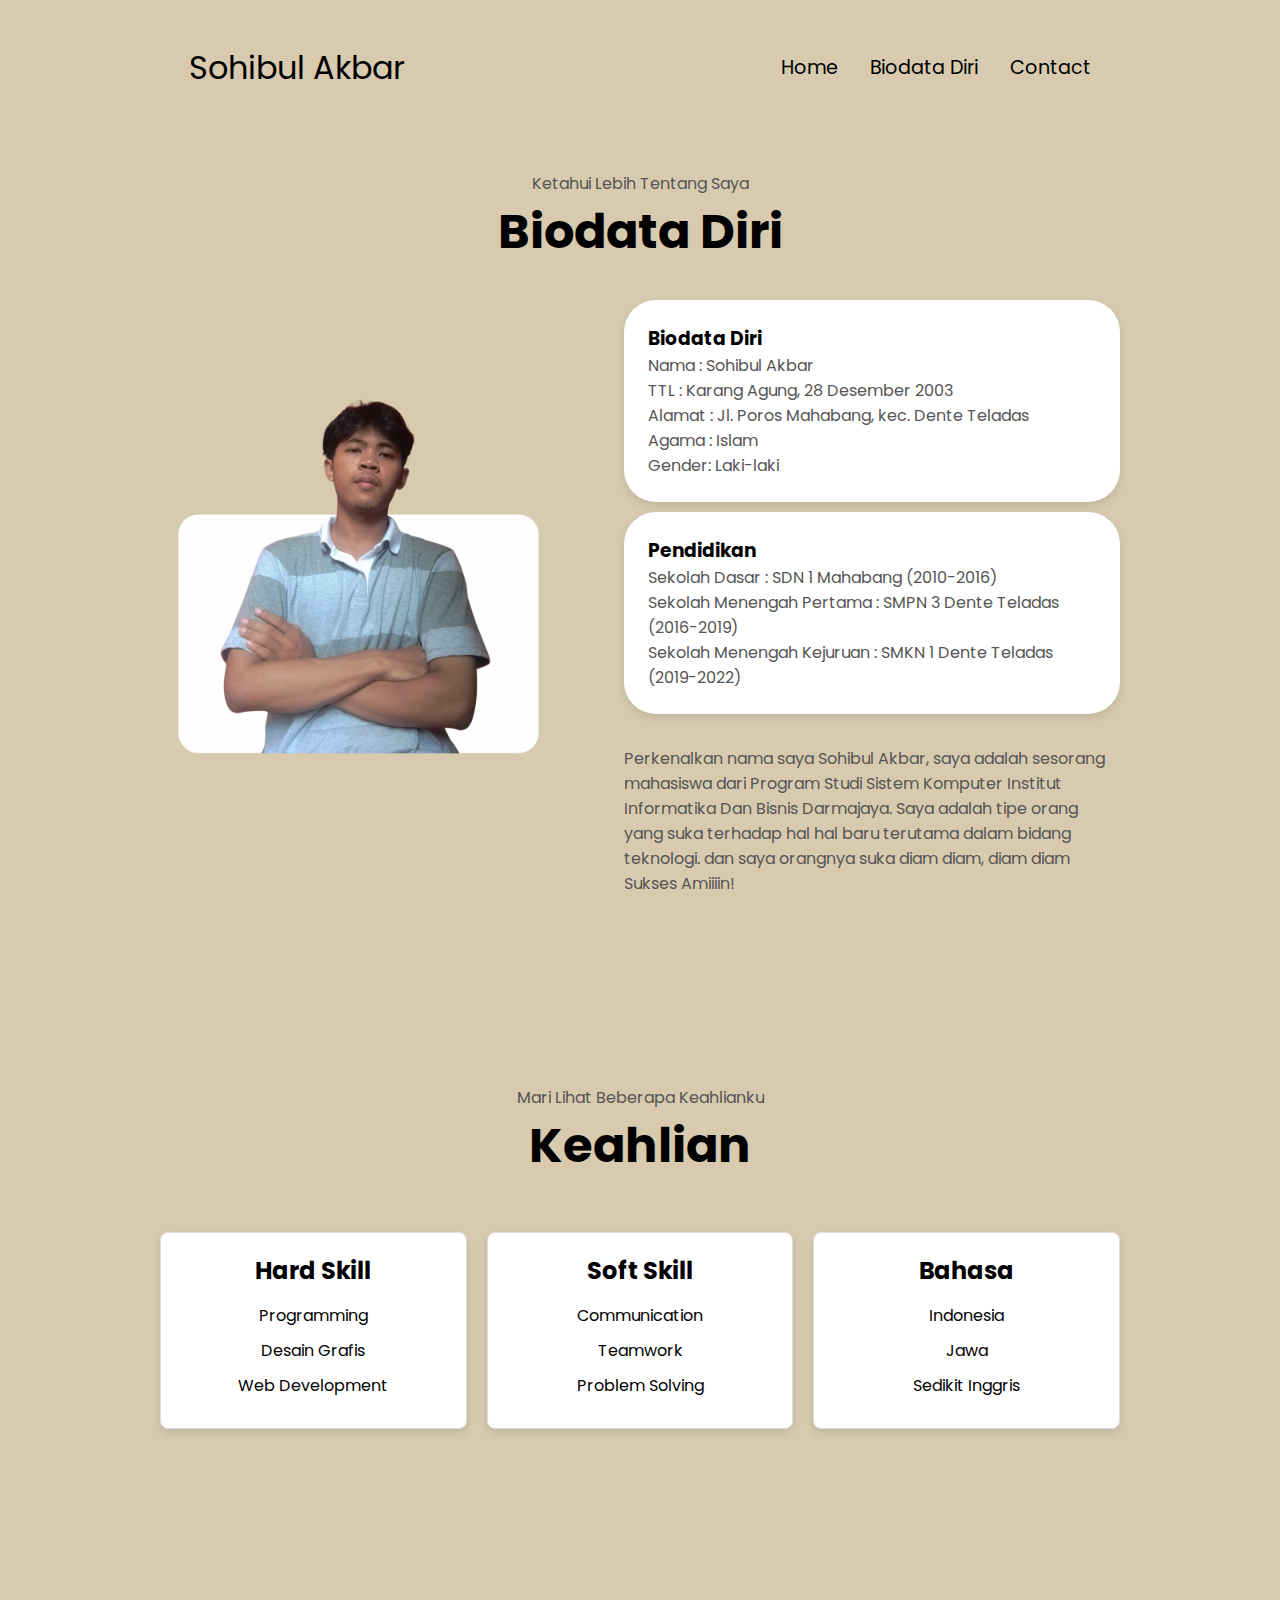
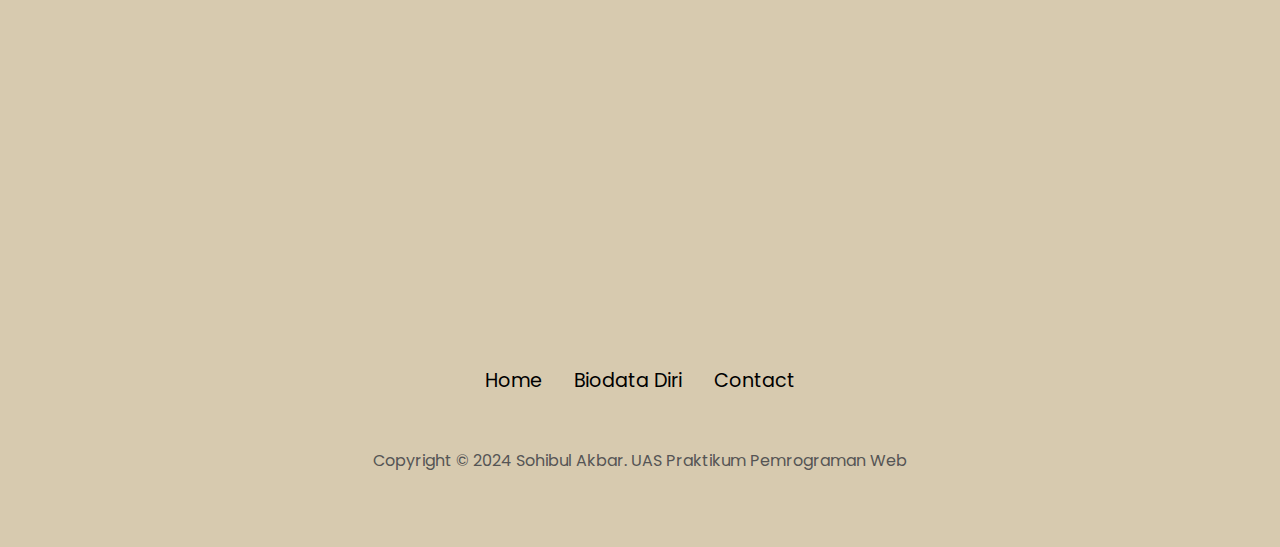
==== profil.html @ 771f95e7 "Add files via upload" ====
<!DOCTYPE html>
<html lang="en">
<head>
    <meta charset="UTF-8">
    <meta name="viewport" content="width=device-width, initial-scale=1.0">
    <title>Document</title>
    <link rel="stylesheet" href="style.css">
    <link rel="stylesheet" href="mediaqueries.css">
</head>
<body>

  <nav id="desktop-nav">
    <div class="logo">Sohibul Akbar</div>
    <div>
      <ul class="nav-links">
        <li><a href="laman.html">Home</a></li>
        <li><a href="#">Biodata Diri</a></li>
        <li><a href="laman.html#contact">Contact</a></li>
      </ul>
    </div>
  </nav>
  <nav id="hamburger-nav">
    <div class="logo">Sohibul Akbar</div>
    <div class="hamburger-menu">
      <div class="hamburger-icon" onclick="toggleMenu()">
        <span></span>
        <span></span>
        <span></span>
      </div>
      <div class="menu-links">
        <li><a href="laman.html" onclick="toggleMenu()">Home</a></li>
        <li><a href="laman.html#contact" onclick="toggleMenu()">Contact</a></li>
      </div>
    </div>
  </nav>

    <section id="about">
        <p class="section__text__p1">Ketahui Lebih Tentang Saya</p>
        <h1 class="title">Biodata Diri</h1>
        <div class="section-container">
          <div class="section__pic-container">
            <img
              src="SSS.png"
              alt="Profile picture"
              class="about-pic"
            />
          </div>
          <div class="about-details-container">
            <div class="about-containers">
              <div class="details-container" style="margin-bottom: 10px;">

                <h3>Biodata Diri</h3>
                <p>Nama : Sohibul Akbar</p>
                <p>TTL  : Karang Agung, 28 Desember 2003</p>
                <p>Alamat : Jl. Poros Mahabang, kec. Dente Teladas</p>
                <p>Agama : Islam</p>
                <p>Gender: Laki-laki</p>
              </div>
              <div class="details-container">
                <h3>Pendidikan</h3>
                <p>Sekolah Dasar : SDN 1 Mahabang (2010-2016)</p>
                <p>Sekolah Menengah Pertama : SMPN 3 Dente Teladas (2016-2019)</p>
                <p>Sekolah Menengah Kejuruan : SMKN 1 Dente Teladas (2019-2022)</p>
              </div>
            </div>
            <div class="text-container">
              <p>Perkenalkan nama saya Sohibul Akbar, saya adalah sesorang mahasiswa dari Program Studi Sistem Komputer
                Institut Informatika Dan Bisnis Darmajaya. Saya adalah tipe orang yang suka terhadap hal hal baru
                terutama dalam bidang teknologi. dan saya orangnya suka diam diam, diam diam Sukses Amiiiin!
              </p>
            </div>
          </div>
        </div>
      </section>
      <section id="experience">
        <p class="section__text__p1">Mari Lihat Beberapa Keahlianku</p>
        <h1 class="title">Keahlian</h1>
      
        <div class="card-container">
          <div class="card">
              <h2>Hard Skill</h2>
              <ul>
                  <li>Programming</li>
                  <li>Desain Grafis</li>
                  <li>Web Development</li>
              </ul>
          </div>
          <div class="card">
              <h2>Soft Skill</h2>
              <ul>
                  <li>Communication</li>
                  <li>Teamwork</li>
                  <li>Problem Solving</li>
              </ul>
          </div>
          <div class="card">
              <h2>Bahasa</h2>
              <ul>
                  <li>Indonesia</li>
                  <li>Jawa</li>
                  <li>Sedikit Inggris</li>
              </ul>
          </div>
      </div>
      </section>
      
      <footer>
        <nav>
          <div class="nav-links-container">
            <ul class="nav-links">
              <li><a href="laman.html">Home</a></li>
              <li><a href="biodata.html">Biodata Diri</a></li>
              <li><a href="laman.html#contact">Contact</a></li>
            </ul>
          </div>
        </nav>
        <p>Copyright &#169; 2024 Sohibul Akbar. UAS Praktikum Pemrograman Web</p>
      </footer>
      <script src="script.js"></script>
</body>
</html>
---- style.css ----
/* GENERAL */

@import url("https://fonts.googleapis.com/css2?family=Poppins:wght@300;400;500;600&display=swap");

* {
  margin: 0;
  padding: 0;
}

body {
  font-family: "Poppins", sans-serif;
  background-color: rgb(215, 202, 175);
}

html {
  scroll-behavior: smooth;
}

p {
  color: rgb(85, 85, 85);
}

/* TRANSITION */

a,
.btn {
  transition: all 300ms ease;
}

/* DESKTOP NAV */

nav,
.nav-links {
  display: flex;
}

nav {
  justify-content: space-around;
  align-items: center;
  height: 15vh;
}

.nav-links {
  gap: 2rem;
  list-style: none;
  font-size: 1.2rem;
}

a {
  color: black;
  text-decoration: none;
  text-decoration-color: white;
}

a:hover {
  color: rgb(110, 89, 56);
  text-decoration: underline;
  text-underline-offset: 1rem;
  text-decoration-color: rgb(255, 255, 255);
}

.logo {
  font-size: 2rem;
}

.logo:hover {
  cursor: default;
}

/* HAMBURGER MENU */

#hamburger-nav {
  display: none;
}

.hamburger-menu {
  position: relative;
  display: inline-block;
  
}

.hamburger-icon {
  display: flex;
  flex-direction: column;
  justify-content: space-between;
  height: 24px;
  width: 30px;
  cursor: pointer;
}

.hamburger-icon span {
  width: 100%;
  height: 2px;
  background-color: black;
  transition: all 0.3 ease-in-out;
}

.menu-links {
  position: absolute;
  top: 100%;
  right: 0;
  background-color: white;
  width: fit-content;
  max-height: 0;
  overflow: hidden;
  transition: all 0.3 ease-in-out;
  padding-right: 50px;
  padding-left: 50px;
  margin-top: 15px;
}

.menu-links a {
  display: block;
  padding: 10px;
  text-align: center;
  font-size: 1.5rem;
  color: black;
  text-decoration: none;
  transition: all 0.3 ease-in-out;
}

.menu-links li {
  list-style: none;
}

.menu-links.open {
  max-height: 300px;
}

.hamburger-icon.open span:first-child {
  transform: rotate(45deg) translate(10px, 5px);
}

.hamburger-icon.open span:nth-child(2) {
  opacity: 0;
}

.hamburger-icon.open span:last-child {
  transform: rotate(-45deg) translate(10px, -5px);
}

.hamburger-icon span:first-child {
  transform: none;
}

.hamburger-icon span:first-child {
  opacity: 1;
}

.hamburger-icon span:first-child {
  transform: none;
}

/* SECTIONS */

section {
  padding-top: 4vh;
  height: 96vh;
  margin: 0 10rem;
  box-sizing: border-box;
  min-height: fit-content;
}

.section-container {
  display: flex;
}

/* PROFILE SECTION */

#profile {
  display: flex;
  justify-content: center;
  gap: 5rem;
  height: 80vh;
}

.section__pic-container {
  display: flex;
  height: 400px;
  width: 400px;
  margin: auto 0;
}

.section__text {
  align-self: center;
  text-align: center;
}

.section__text p {
  font-weight: 600;
}

.section__text__p1 {
  text-align: center;
}

.section__text__p2 {
  font-size: 1.50rem;
  margin-bottom: 1rem;
}

.title {
  font-size: 3rem;
  text-align: center;
}

#socials-container {
  display: flex;
  justify-content: center;
  margin-top: 1rem;
  gap: 1rem;
}

/* ICONS */

.icon {
  cursor: pointer;
  height: 2rem;
}

/* BUTTONS */

.btn-container {
  display: flex;
  justify-content: center;
  gap: 1rem;
}

.btn {
  font-weight: 600;
  transition: all 300ms ease;
  padding: 1rem;
  width: 8rem;
  border-radius: 2rem;
}

.btn-color-1,
.btn-color-2 {
  border: rgb(53, 53, 53) 0.1rem solid;
}

.btn-color-1:hover,
.btn-color-2:hover {
  cursor: pointer;
}

.btn-color-1,
.btn-color-2:hover {
  background: rgb(53, 53, 53);
  color: white;
}

.btn-color-1:hover {
  background: rgb(0, 0, 0);
}

.btn-color-2 {
  background: none;
}

.btn-color-2:hover {
  border: rgb(255, 255, 255) 0.1rem solid;
}

.btn-container {
  gap: 1rem;
}

/* ABOUT SECTION */

#about {
  position: relative;
}

.about-containers {
  gap: 2rem;
  margin-bottom: 2rem;
  margin-top: 2rem;
}

.about-details-container {
  justify-content: center;
  flex-direction: column;
}

.about-containers,
.about-details-container {
  display: block;
}

.about-pic {
  border-radius: 2rem;
}

.arrow {
  position: absolute;
  right: -5rem;
  bottom: 2.5rem;
}

.details-container {
  padding: 1.5rem;
  background: rgb(255, 255, 255);
  box-shadow: 0 4px 8px rgba(0, 0, 0, 0.1);
  border-radius: 2rem;

  text-align: left;
}

.section-container {
  gap: 4rem;
  height: 80%;
}

.section__pic-container {
  height: 400px;
  width: 400px;
  margin: auto 0;
}


/* EXPERIENCE SECTION */

#experience {
  position: relative;
  margin-top: 50px;
}

.experience-sub-title {
  color: rgb(85, 85, 85);
  font-weight: 600;
  font-size: 1.75rem;
  margin-bottom: 2rem;
}

.experience-details-container {
  display: flex;
  justify-content: center;
  flex-direction: column;
}

.article-container {
  display: flex;
  text-align: initial;
  flex-wrap: wrap;
  flex-direction: row;
  gap: 2.5rem;
  justify-content: space-around;
}

article {
  display: flex;
  width: 10rem;
  justify-content: space-around;
  gap: 0.5rem;
}

article .icon {
  cursor: default;
}
/* biodata */
.card-container {
  display: flex;
  gap: 20px;
  justify-content: center;
  align-items: center;
  margin-top: 50px;
}

.card {
  background-color: white;
  border: 1px solid #ddd;
  border-radius: 8px;
  box-shadow: 0 4px 8px rgba(0, 0, 0, 0.1);
  padding: 20px;
  width: 300px;
  text-align: center;
}

.card h2 {
  font-size: 1.5em;
  margin-bottom: 15px;
}

.card ul {
  list-style: none;
  padding: 0;
}

.card li {
  font-size: 1em;
  margin: 10px 0;
}

/* PROJECTS SECTION */

#projects {
  position: relative;
}

.color-container {
  border-color: rgb(163, 163, 163);
  background: rgb(250, 250, 250);
}

.project-img {
  border-radius: 2rem;
  width: 90%;
  height: 90%;
}

.project-title {
  margin: 1rem;
  color: black;
}

.project-btn {
  color: black;
  border-color: rgb(163, 163, 163);
}

/* CONTACT */

#contact {
  display: flex;
  justify-content: center;
  flex-direction: column;
  height: 70vh;
}

.contact-info-upper-container {
  display: flex;
  justify-content: center;
  border-radius: 2rem;
  background-color: rgb(255, 255, 255);
  box-shadow: 0 4px 8px rgba(0, 0, 0, 0.1);
  background: (250, 250, 250);
  margin: 2rem auto;
  padding: 0.5rem;
}

.contact-info-container {
  display: flex;
  align-items: center;
  justify-content: center;
  gap: 0.5rem;
  margin: 1rem;
}

.contact-info-container p {
  font-size: larger;
}

.contact-icon {
  cursor: default;
}

.email-icon {
  height: 2.5rem;
}

/* FOOTER SECTION */

footer {
  height: 26vh;
  margin: 0 1rem;
}

footer p {
  text-align: center;
}
---- mediaqueries.css ----
@media screen and (max-width: 1400px) {
    #profile {
      height: 83vh;
      margin-bottom: 6rem;
    }
    .about-containers {
      flex-wrap: wrap;
    }
    #contact,
    #projects {
      height: fit-content;
    }
  }
  
  @media screen and (max-width: 1200px) {
    #desktop-nav {
      display: none;
    }
    #hamburger-nav {
      display: flex;
    }
    #experience,
    .experience-details-container {
      margin-top: 2rem;
    }
    #profile,
    .section-container {
      display: block;
    }
    .arrow {
      display: none;
    }
    section,
    .section-container {
      height: fit-content;
    }
    section {
      margin: 0 5%;
    }
    .section__pic-container {
      width: 275px;
      height: 275px;
      margin: 0 auto 2rem;
    }
    .about-containers {
      margin-top: 0;
    }
  }
  
  @media screen and (max-width: 600px) {
    #contact,
    footer {
      height: 40vh;
    }
    #profile {
      height: 83vh;
      margin-bottom: 0;
    }
    article {
      font-size: 1rem;
    }
    footer nav {
      height: fit-content;
      margin-bottom: 2rem;
    }
    .about-containers,
    .contact-info-upper-container,
    .btn-container {
      flex-wrap: wrap;
    }
    .contact-info-container {
      margin: 0;
    }
    .contact-info-container p,
    .nav-links li a {
      font-size: 1rem;
    }
    .experience-sub-title {
      font-size: 1.25rem;
    }
    .logo {
      font-size: 1.5rem;
    }
    .nav-links {
      flex-direction: column;
      gap: 0.5rem;
      text-align: center;
    }
    .section__pic-container {
      width: auto;
      height: 46vw;
      justify-content: center;
    }
    .section__text__p2 {
      font-size: 1.25rem;
    }
    .title {
      font-size: 2rem;
    }
    .text-container {
      text-align: justify;
    }
    .card li {
      font-size: 12px;
    }
    .card h2 {
      font-size: 15px;
    }
    .card-container {
      gap: 10px;
    }
    .icon {
      width: 20%;
      height: 20px;
      margin-left: 10px;
    }
    .contact-info-container p {
      font-size: 15px;
    }
  }
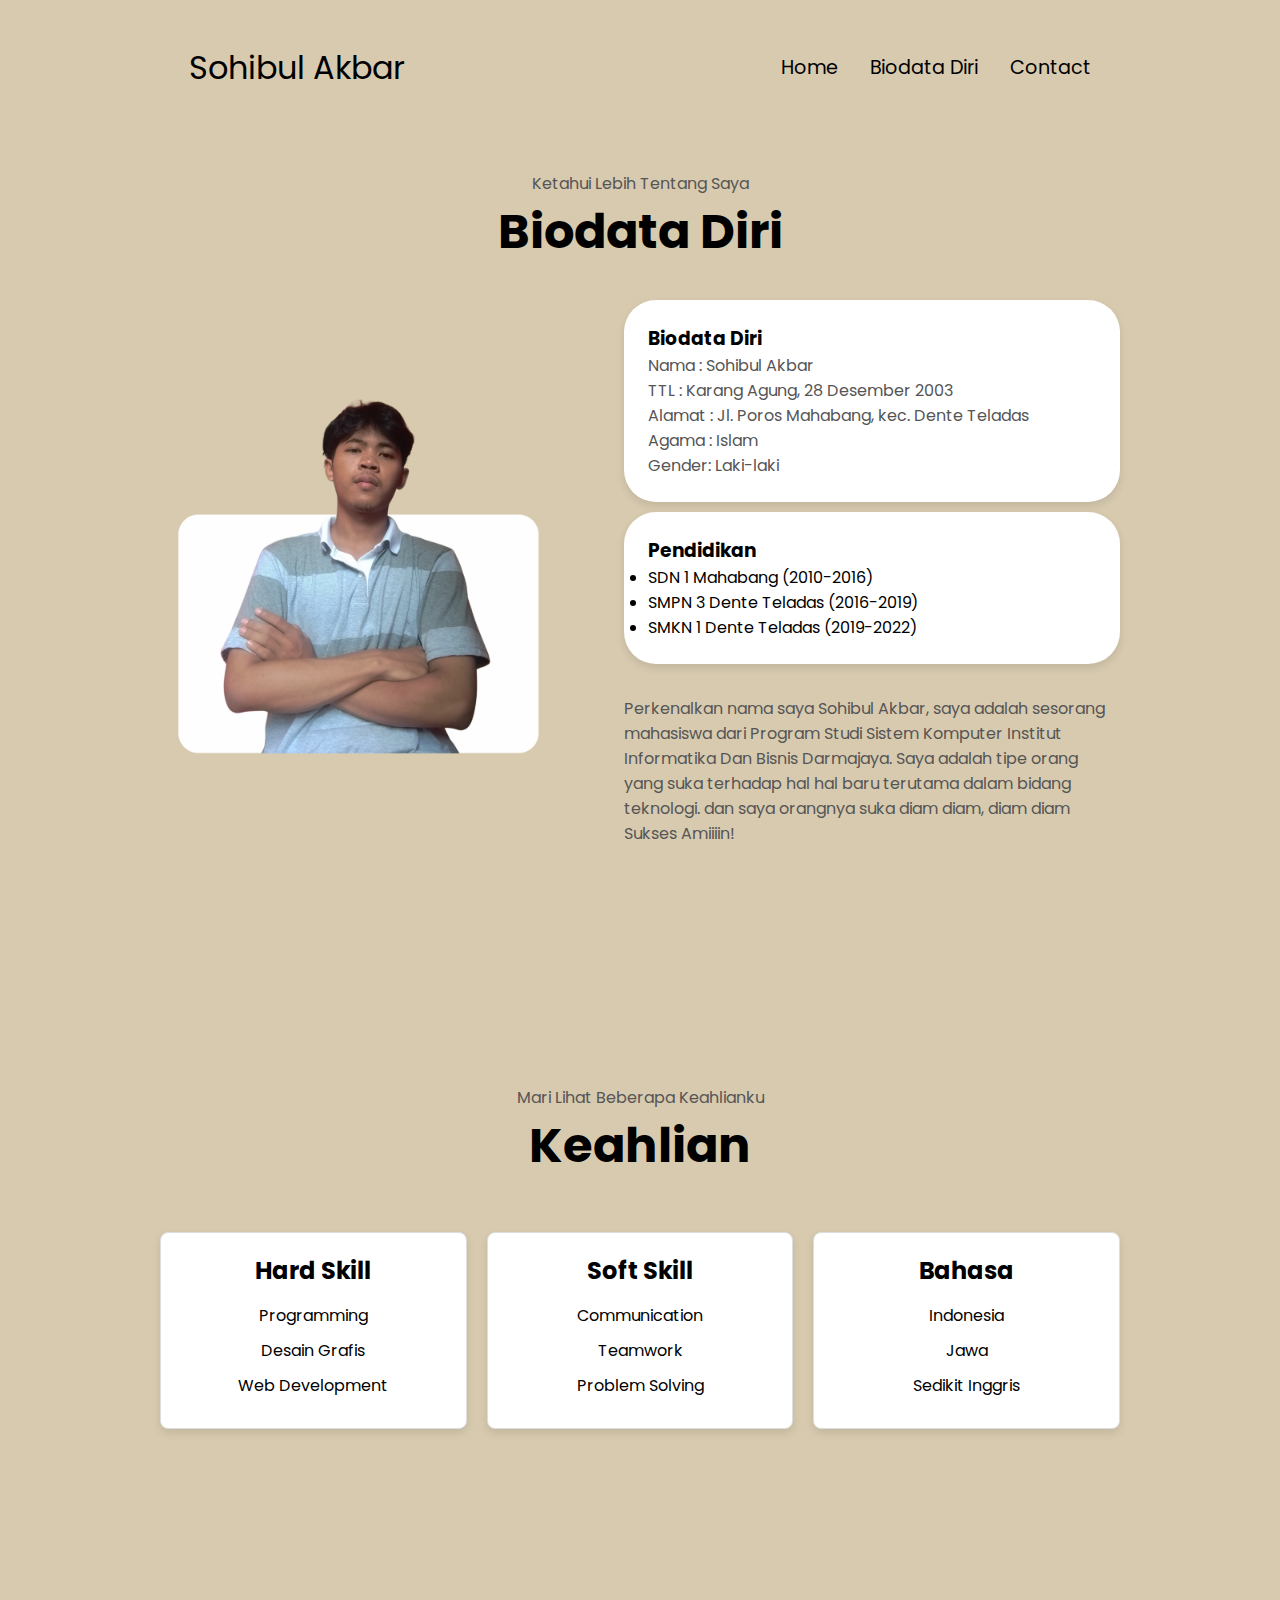
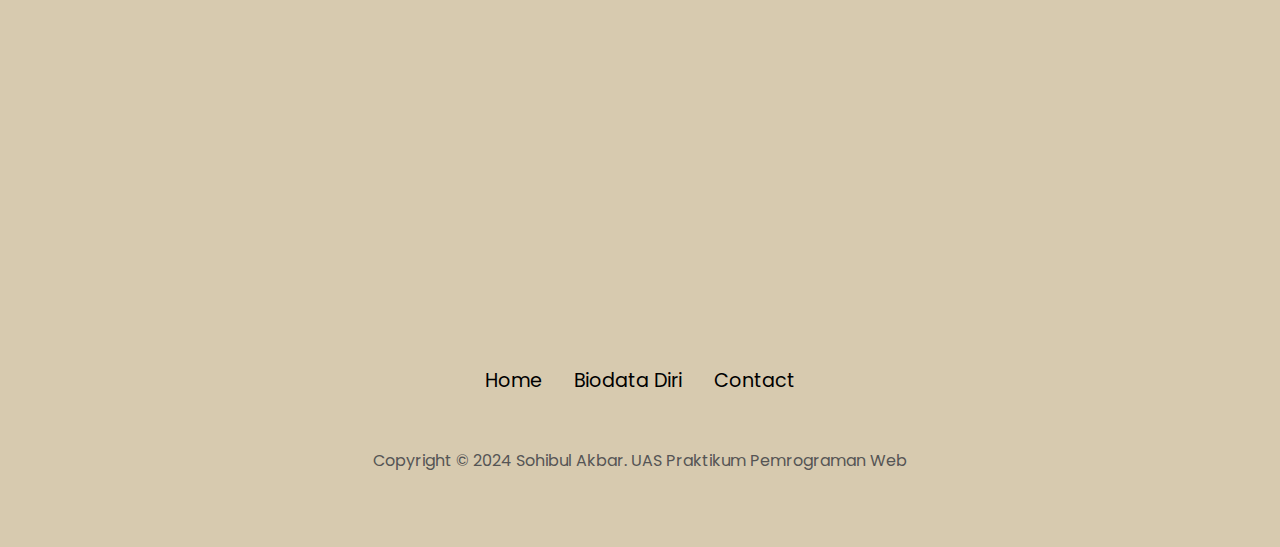
==== commit e45b775a: "Update profil.html" ====
--- a/profil.html
+++ b/profil.html
@@ -58,9 +58,9 @@
               </div>
               <div class="details-container">
                 <h3>Pendidikan</h3>
-                <p>Sekolah Dasar : SDN 1 Mahabang (2010-2016)</p>
-                <p>Sekolah Menengah Pertama : SMPN 3 Dente Teladas (2016-2019)</p>
-                <p>Sekolah Menengah Kejuruan : SMKN 1 Dente Teladas (2019-2022)</p>
+                <li>SDN 1 Mahabang (2010-2016)</li>
+                <li>SMPN 3 Dente Teladas (2016-2019)</li>
+                <li>SMKN 1 Dente Teladas (2019-2022)</li>
               </div>
             </div>
             <div class="text-container">
@@ -118,4 +118,4 @@
       </footer>
       <script src="script.js"></script>
 </body>
-</html>+</html>
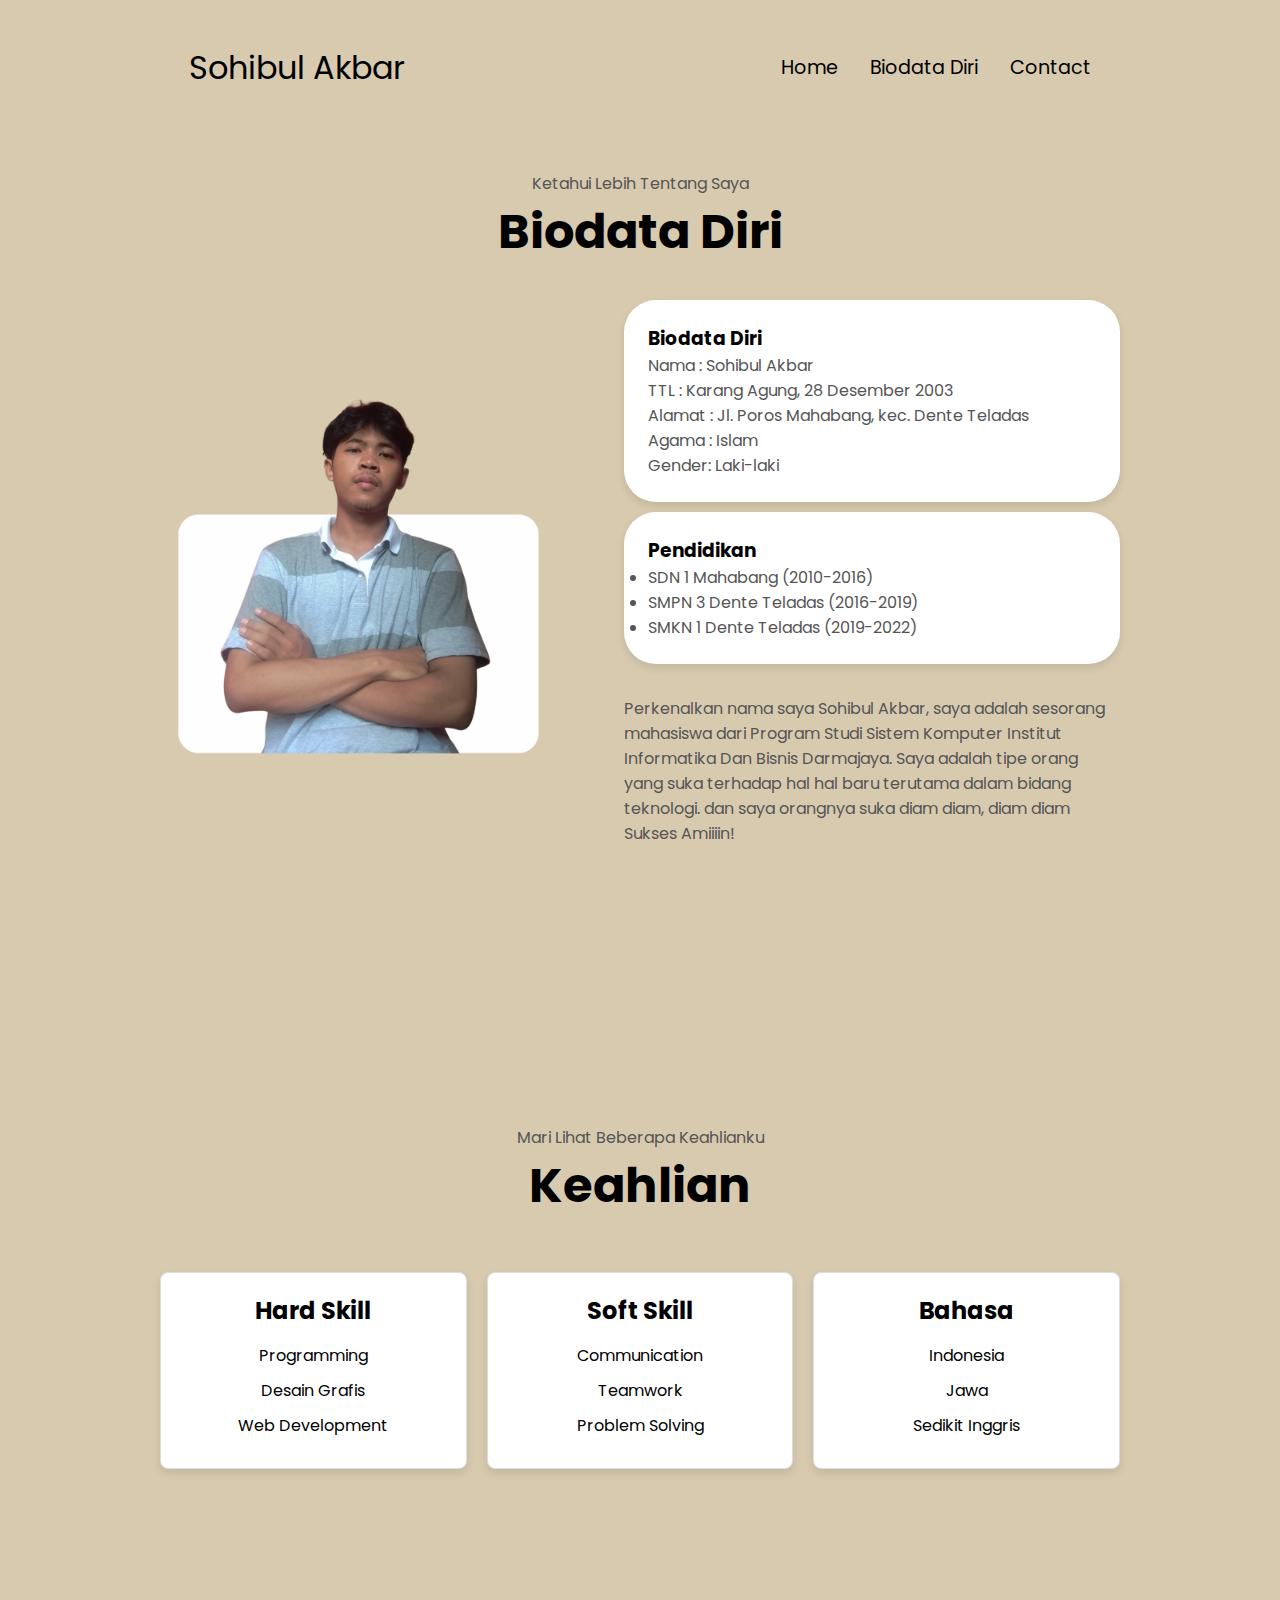
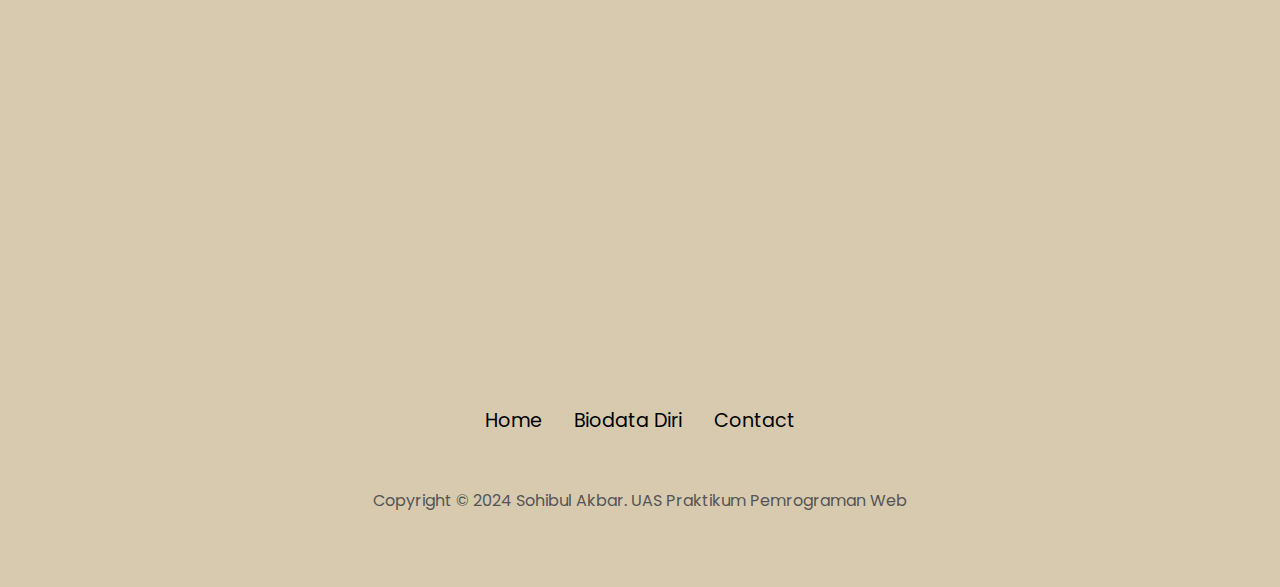
==== commit ed86cc30: "Update profil.html" ====
--- a/profil.html
+++ b/profil.html
@@ -72,7 +72,7 @@
           </div>
         </div>
       </section>
-      <section id="experience">
+      <section id="experience" style="margin-top: 90px;">
         <p class="section__text__p1">Mari Lihat Beberapa Keahlianku</p>
         <h1 class="title">Keahlian</h1>
       
--- a/style.css
+++ b/style.css
@@ -17,6 +17,9 @@
 }
 
 p {
+  color: rgb(85, 85, 85);
+}
+.details-container li {
   color: rgb(85, 85, 85);
 }
 
@@ -97,9 +100,10 @@
 
 .menu-links {
   position: absolute;
+  z-index: 1000;
   top: 100%;
   right: 0;
-  background-color: white;
+  background-color: rgb(255, 255, 255);
   width: fit-content;
   max-height: 0;
   overflow: hidden;
@@ -468,4 +472,4 @@
 
 footer p {
   text-align: center;
-}+}
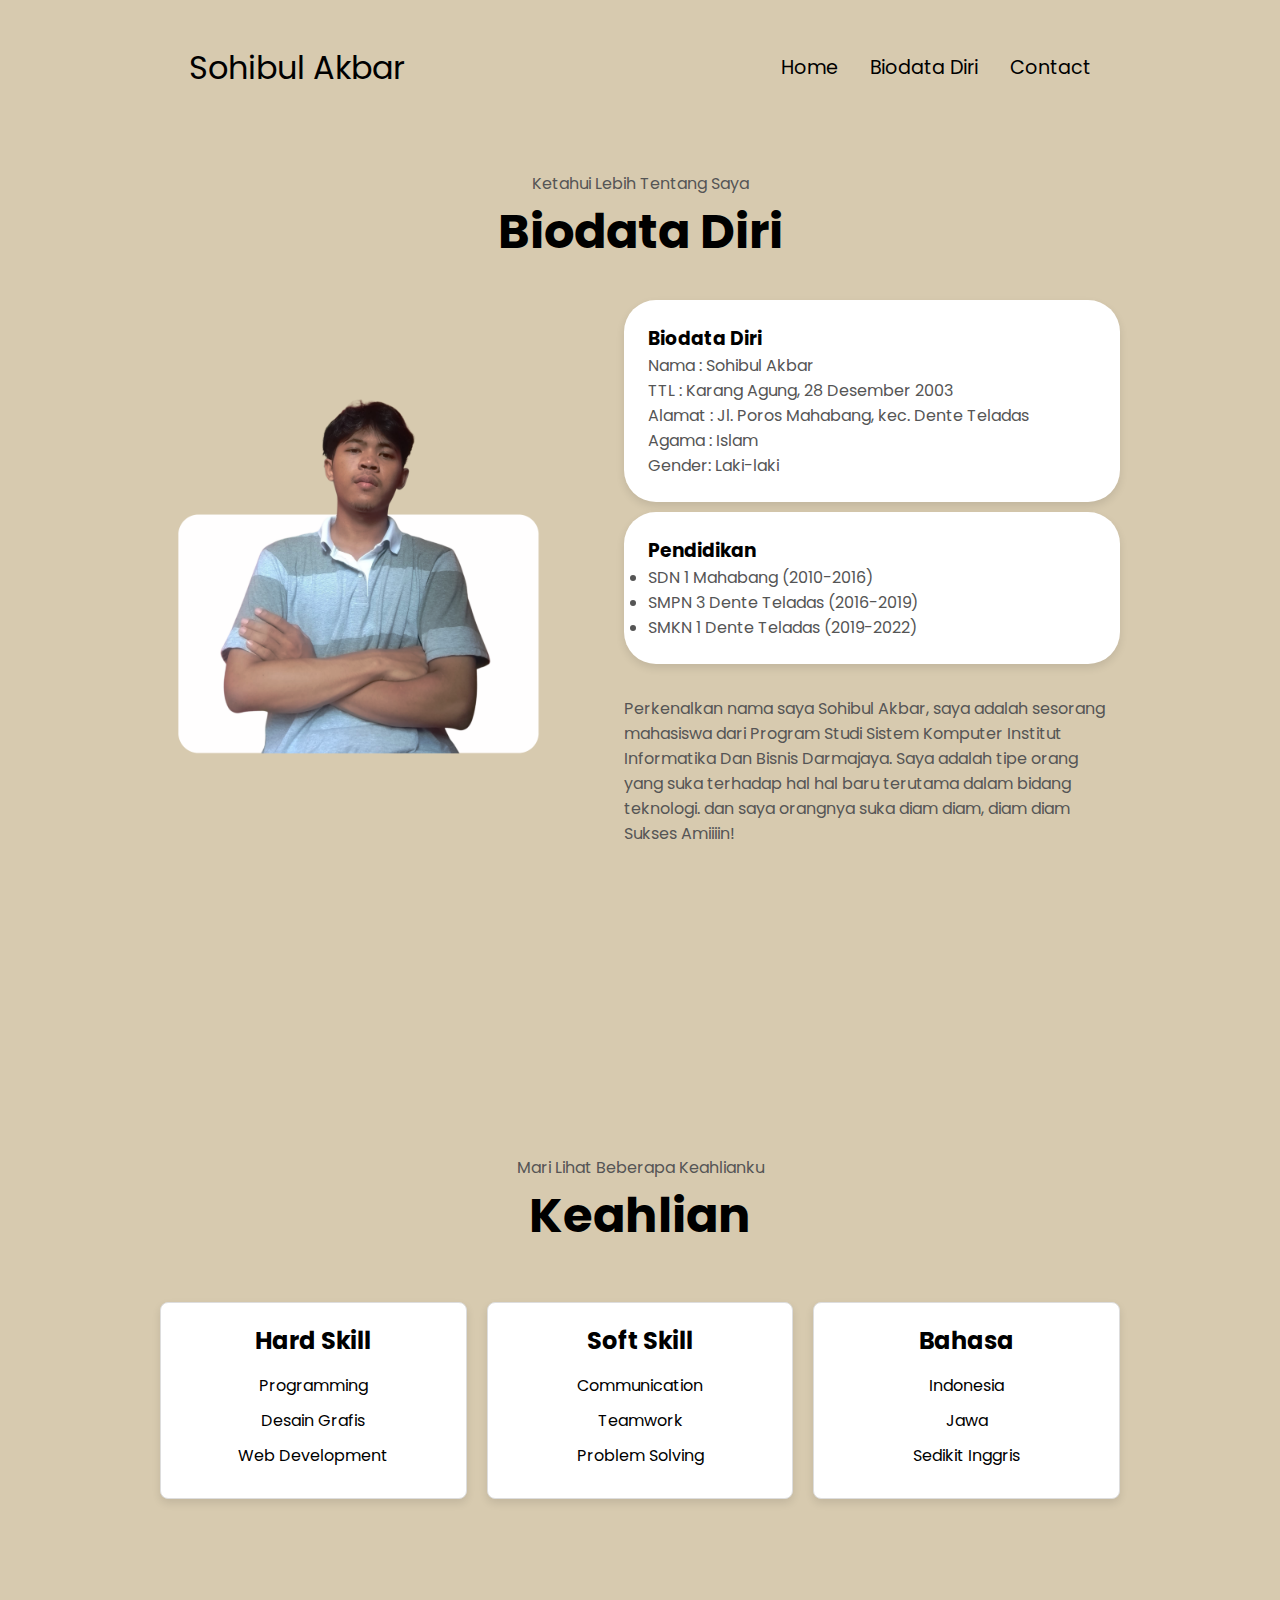
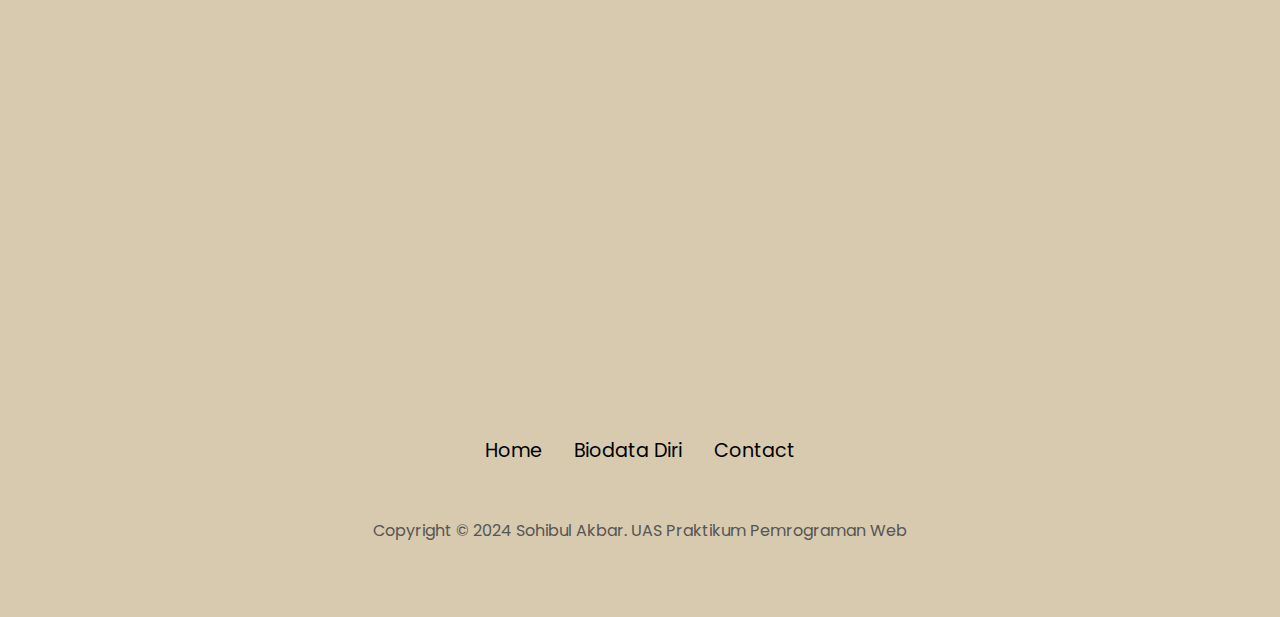
==== commit 3db8e5df: "Update profil.html" ====
--- a/profil.html
+++ b/profil.html
@@ -72,7 +72,7 @@
           </div>
         </div>
       </section>
-      <section id="experience" style="margin-top: 90px;">
+      <section id="experience" style="margin-top: 120px;">
         <p class="section__text__p1">Mari Lihat Beberapa Keahlianku</p>
         <h1 class="title">Keahlian</h1>
       
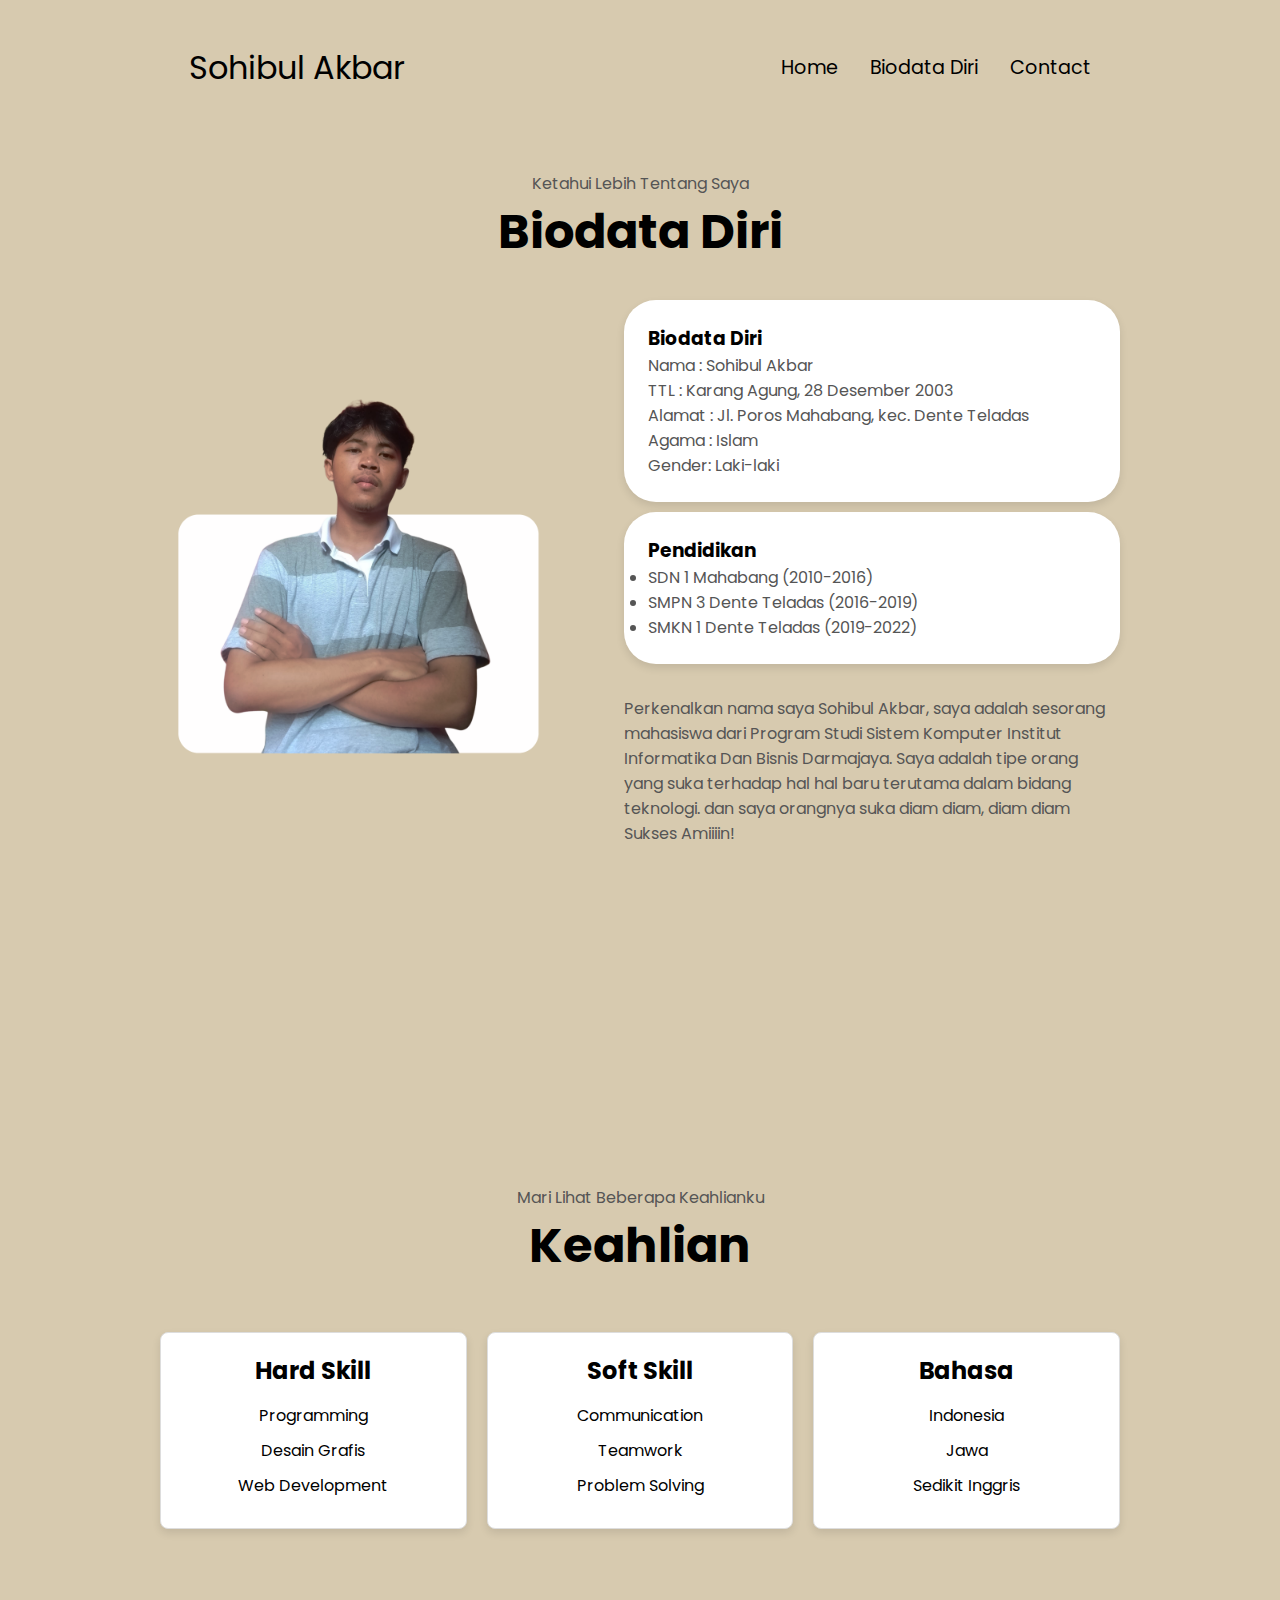
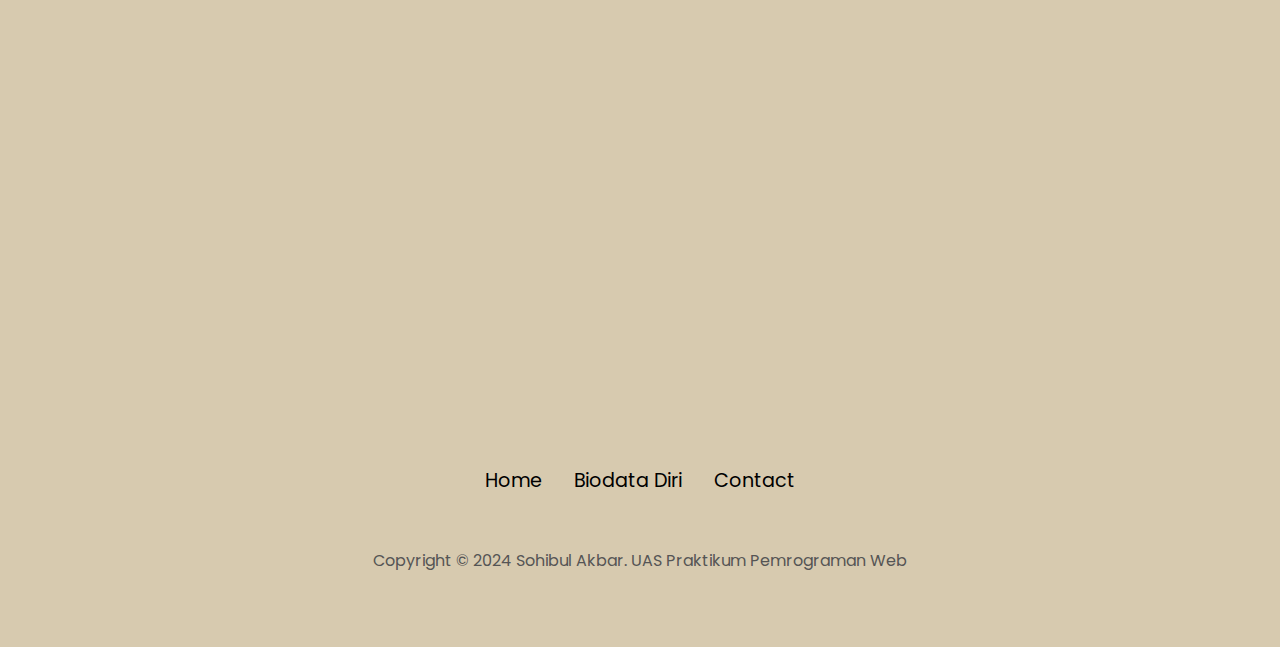
==== commit f4605c96: "Update profil.html" ====
--- a/profil.html
+++ b/profil.html
@@ -72,7 +72,7 @@
           </div>
         </div>
       </section>
-      <section id="experience" style="margin-top: 120px;">
+      <section id="experience" style="margin-top: 150px;">
         <p class="section__text__p1">Mari Lihat Beberapa Keahlianku</p>
         <h1 class="title">Keahlian</h1>
       
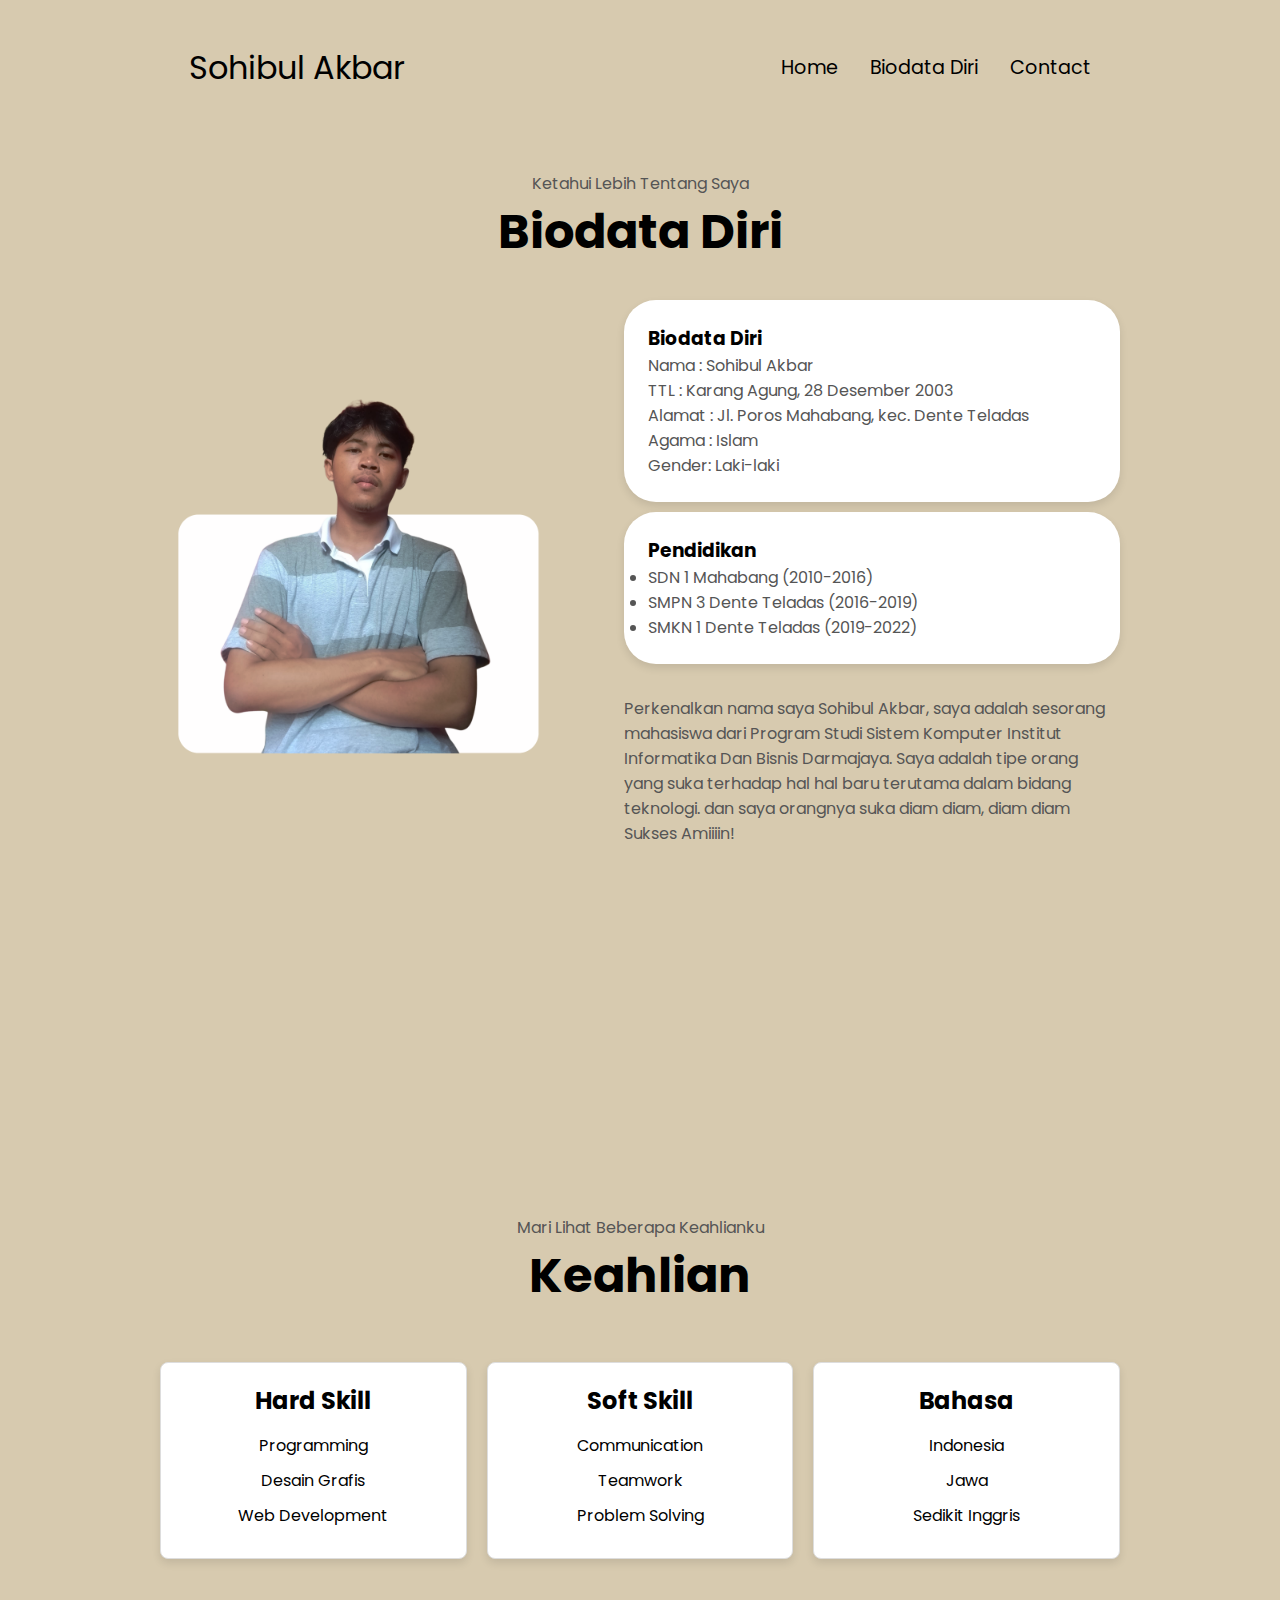
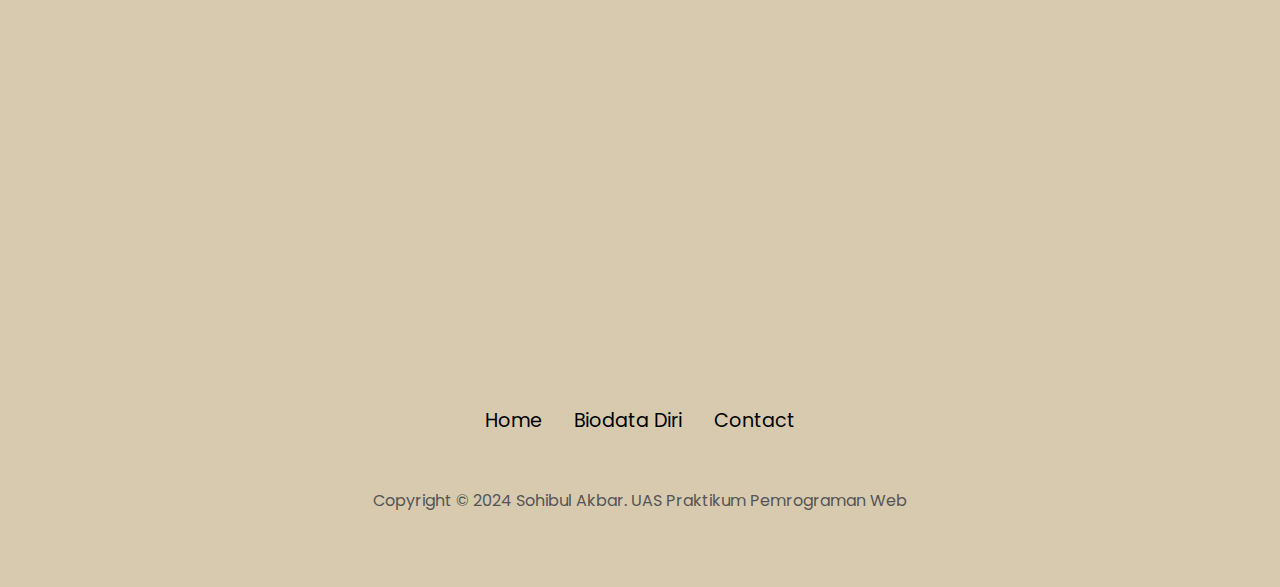
==== commit e3d340c3: "Update profil.html" ====
--- a/profil.html
+++ b/profil.html
@@ -72,8 +72,8 @@
           </div>
         </div>
       </section>
-      <section id="experience" style="margin-top: 150px;">
-        <p class="section__text__p1">Mari Lihat Beberapa Keahlianku</p>
+      <section id="experience" style="margin-top: 90px;">
+        <p class="section__text__p1" style= "margin-top:90px;">Mari Lihat Beberapa Keahlianku</p>
         <h1 class="title">Keahlian</h1>
       
         <div class="card-container">
